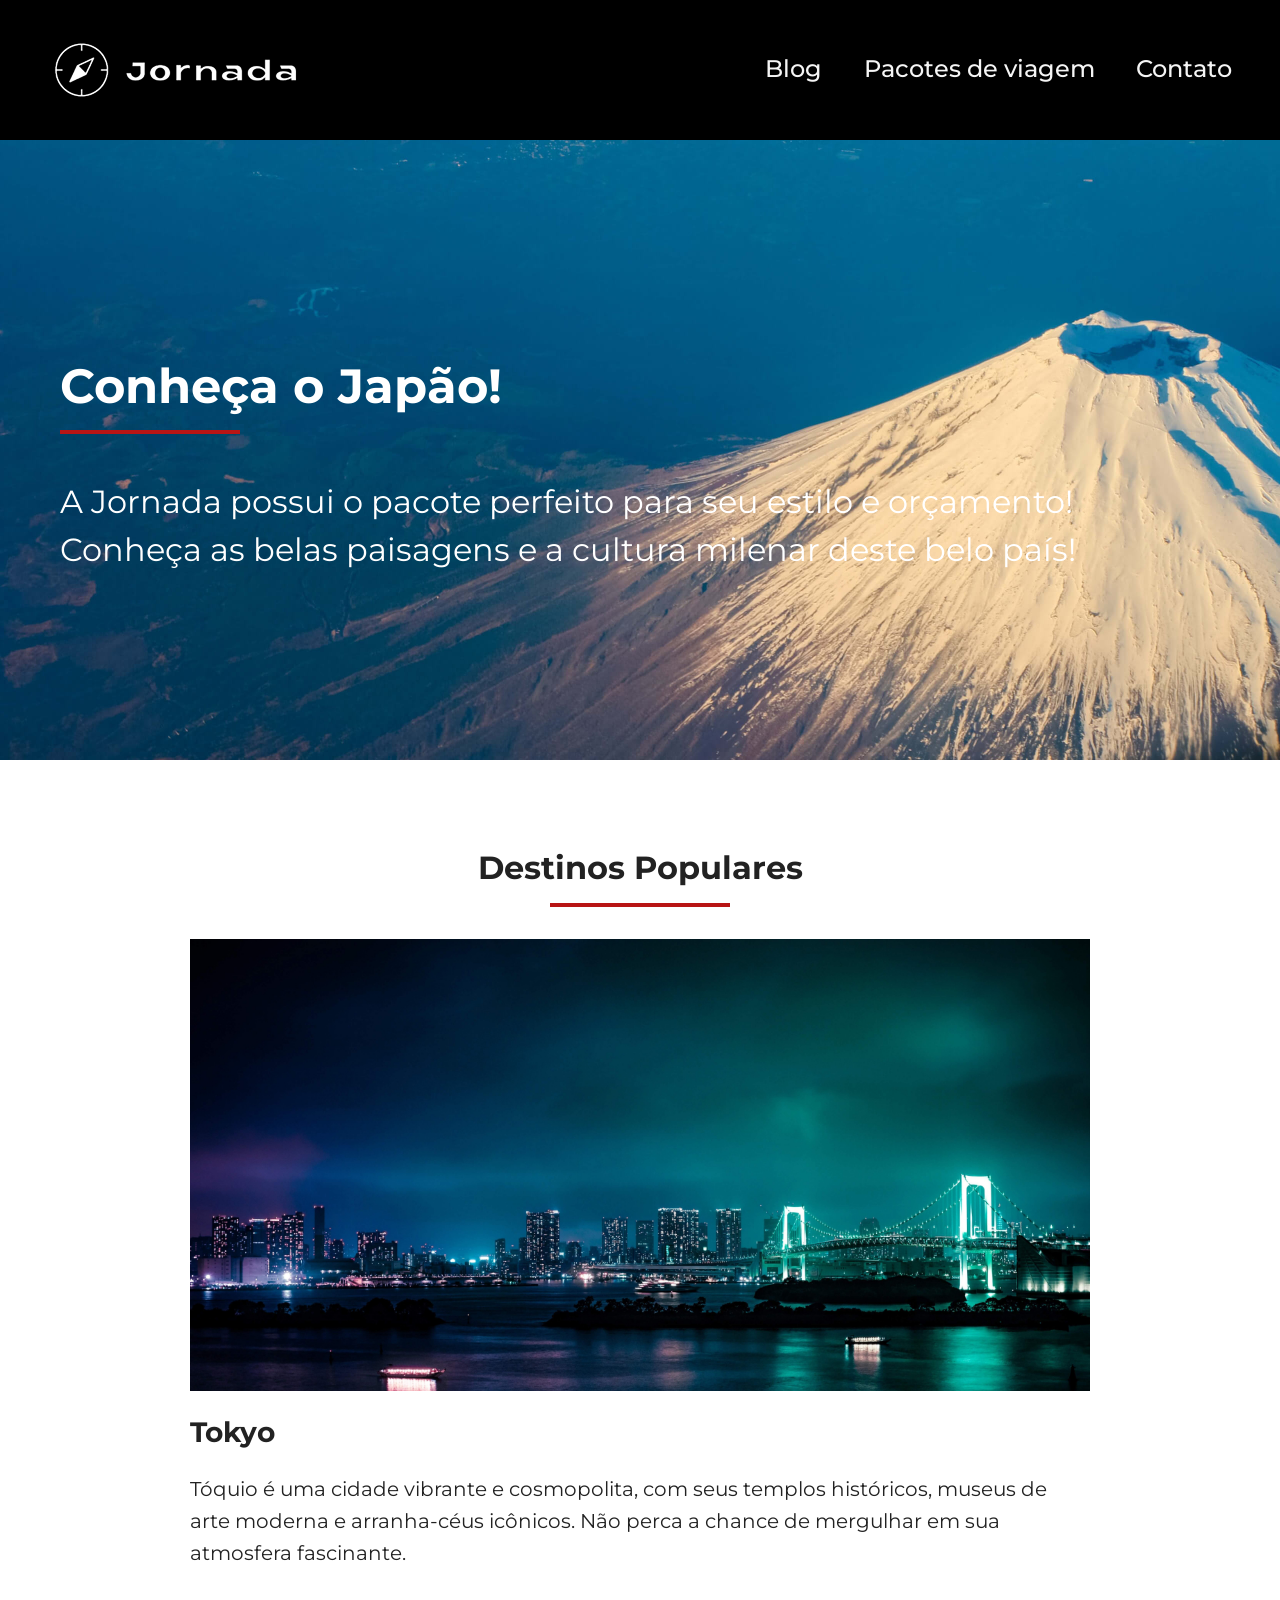
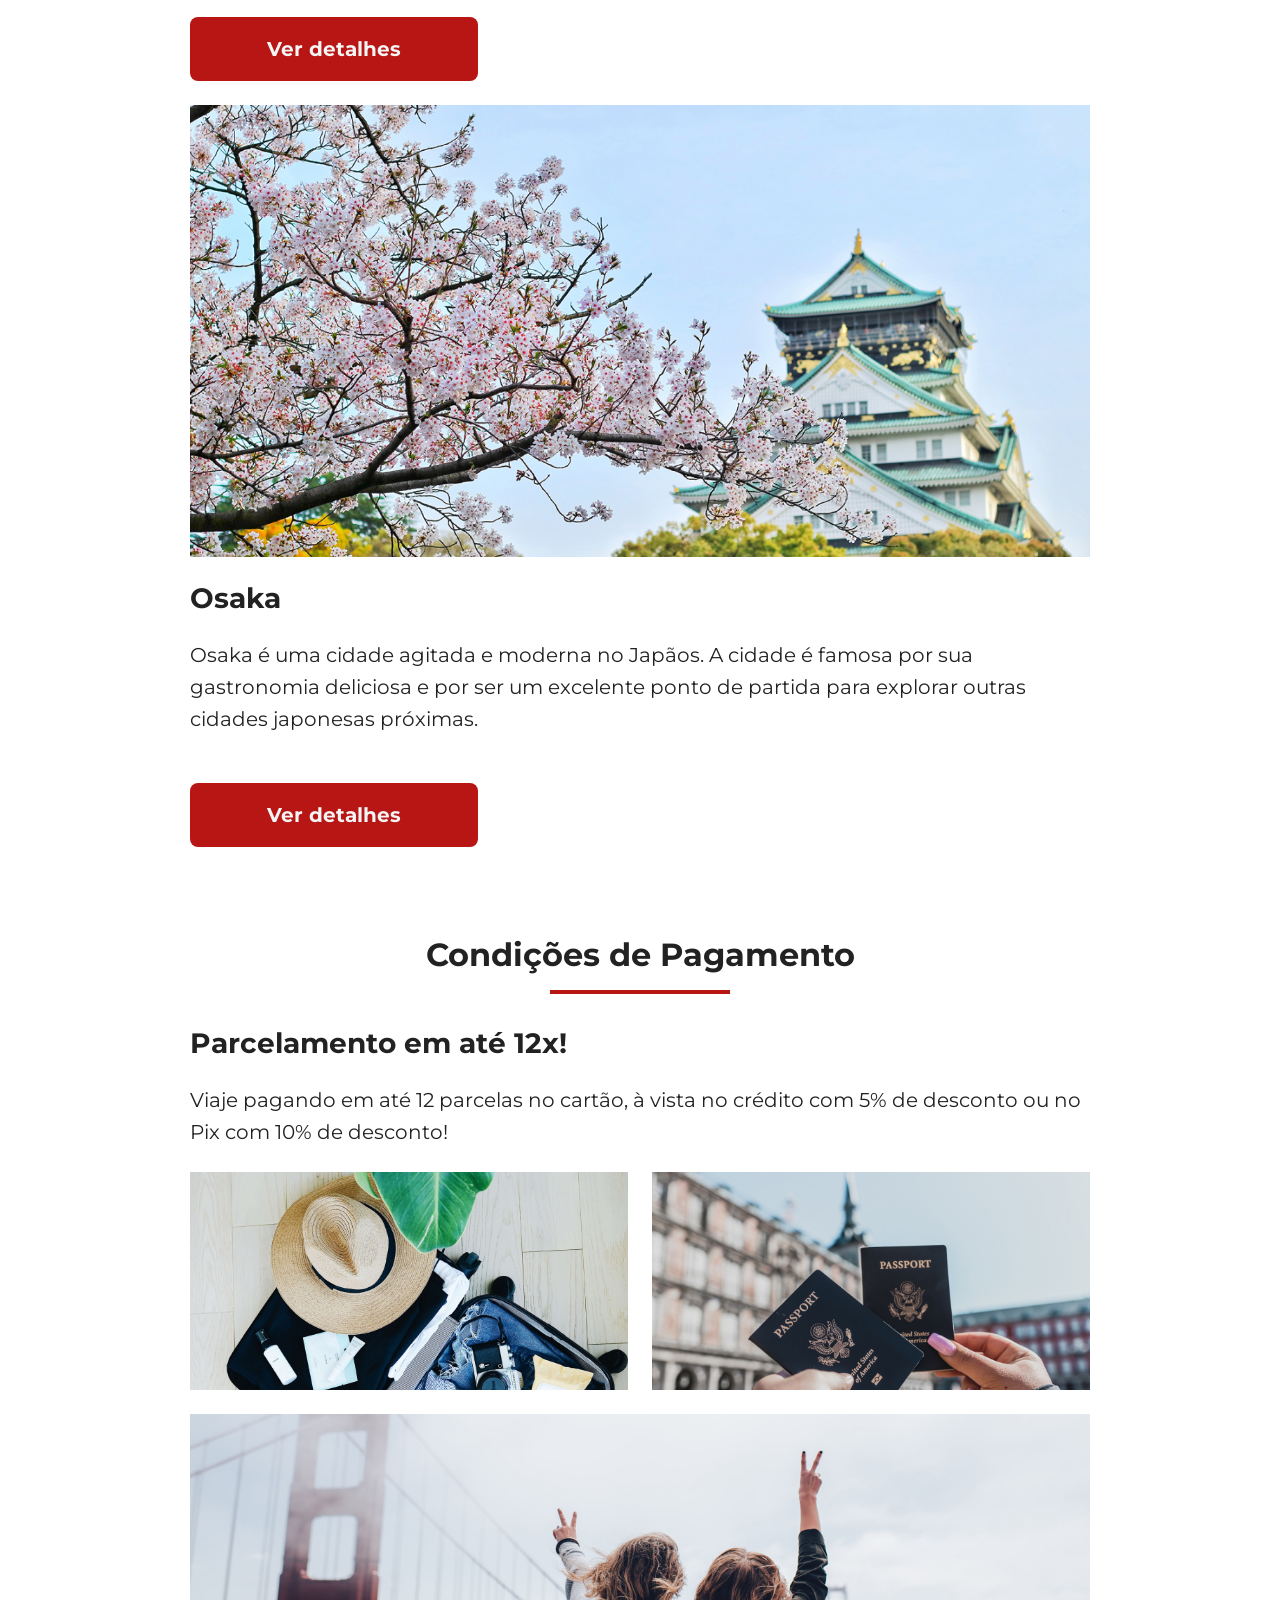
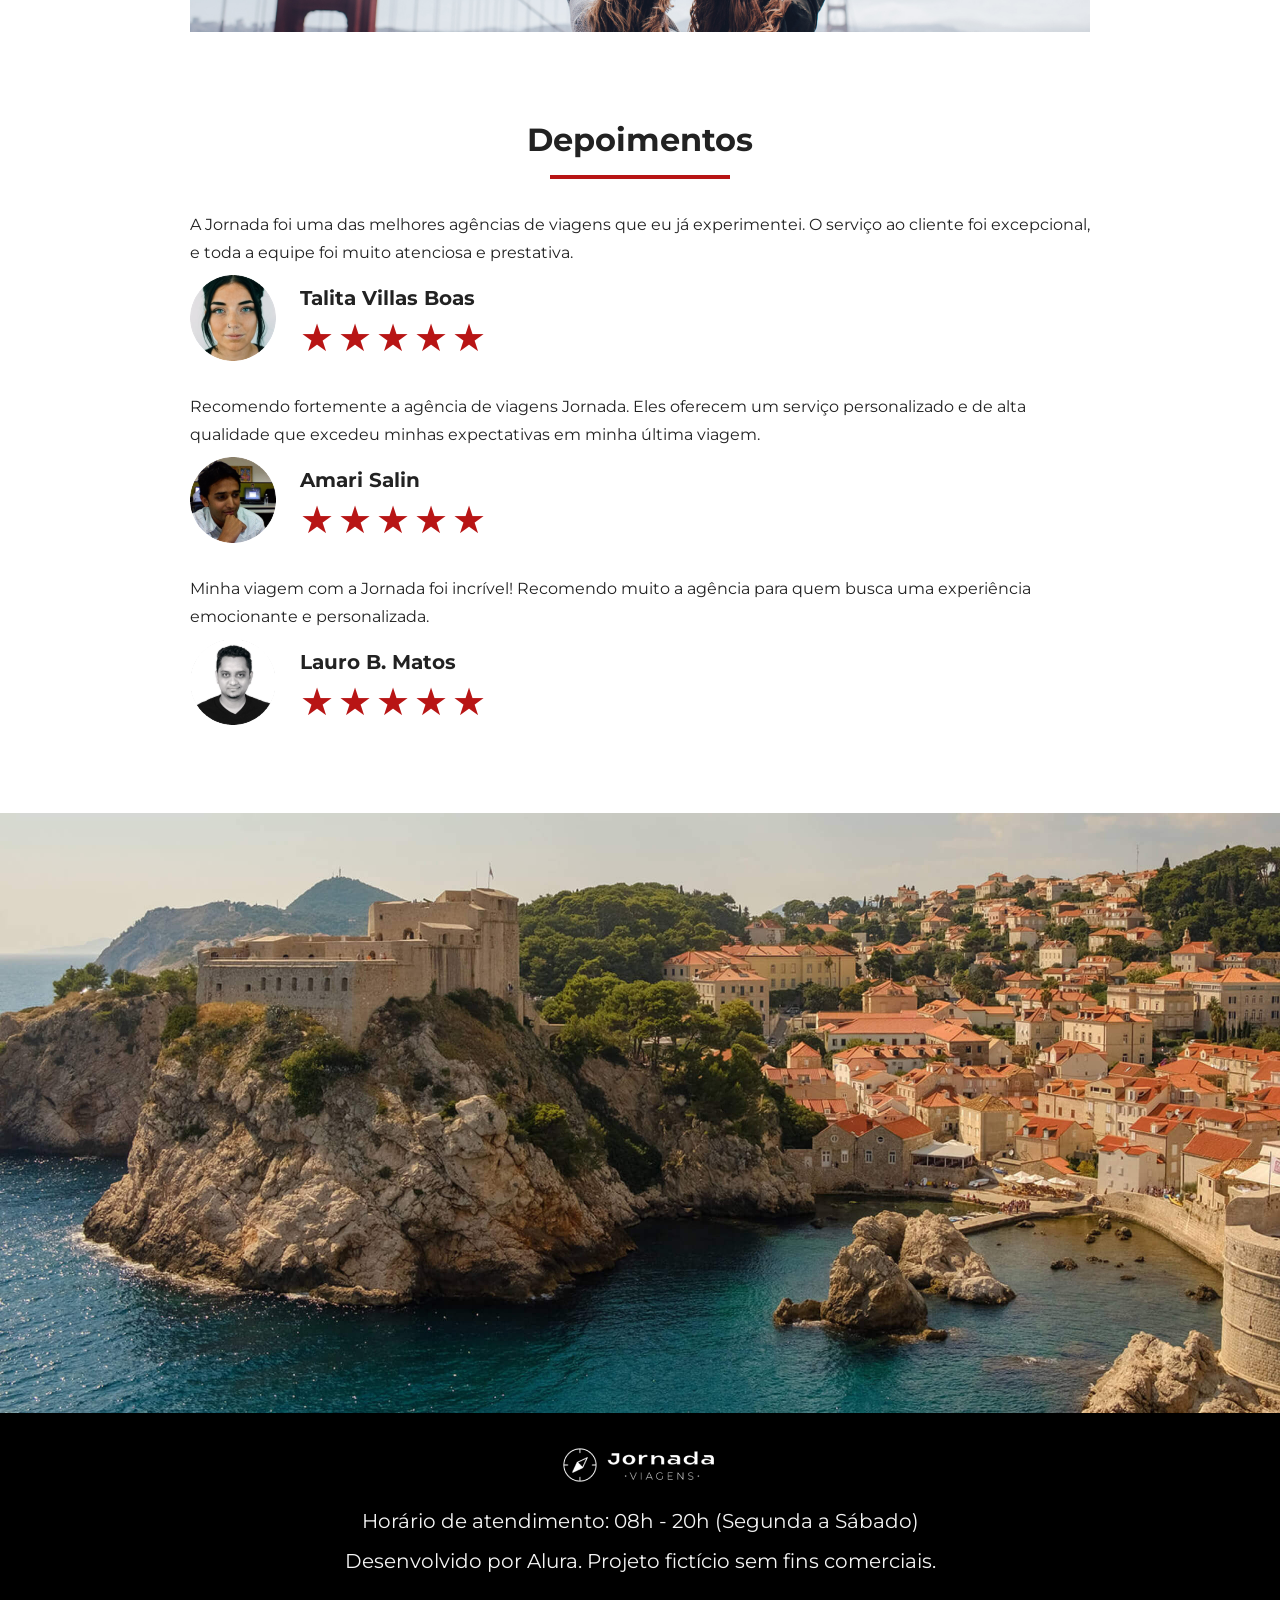
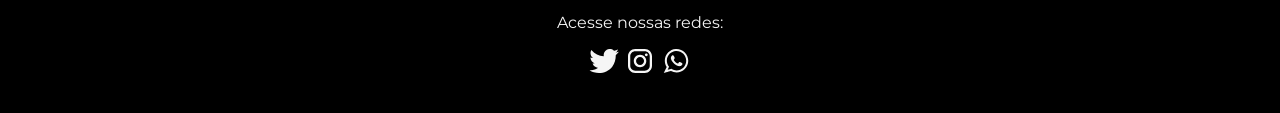
==== pacotes-de-viagens.html @ d9b1a6ac "Adciona travel-packages hero" ====
<!doctype html>
<html lang="pt-br">
  <head>
    <meta charset="UTF-8" />
    <meta name="viewport" content="width=device-width, initial-scale=1.0" />
    <meta
      name="description"
      content="Jornada Viagens, uma agência apaixonada por criar viagens inesquecíveis"
    />
    <meta name="og:title" content="Jornada Viagens" />
    <meta
      name="og:description"
      content="Jornada Viagens, uma agência apaixonada por criar viagens inesquecíveis"
    />
    <meta
      name="og:image"
      content="https://manujaci.github.io/jornada-viagens/img/logo-footer.png"
    />
    <meta name="og:type" content="website" />
    <meta name="og:url" content="https://manujaci.github.io/jornada-viagens" />
    <link rel="stylesheet" href="css/style.css" />
    <link
      rel="shortcut icon"
      href="../jornada-viagens/favico.svg"
      type="image/x-icon"
    />
    <title>Jornada Viagens</title>
  </head>
  <body>
    <header class="main-header">
      <a href="index.html" class="logo" title="Voltar para página inicial">
        <img
          class="img-mobile"
          src="img/bussola-branca-logo.png"
          alt="Bussola do logo Jornada Viagens na cor branca"
        />
        <img
          class="img-desktop"
          src="img/logo-jornada-branca.png"
          alt="Logo Jornada Viagens na cor branco"
        />
      </a>
      <div class="navigation-menu">
        <label for="menu">
          <img src="../jornada-viagens/img/menu.png" alt="menu" />
        </label>
        <input type="checkbox" name="siteMenu" id="menu" hidden />
        <nav>
          <ul class="list-links">
            <li>
              <a href="blog.html" target="_blank" title="Acessar Blog">Blog</a>
            </li>
            <li>
              <a
                href="pacotes.html"
                target="_blank"
                title="Acessar Pacotes de viagem"
                >Pacotes de viagem</a
              >
            </li>
            <li>
              <a href="contatos.html" target="_blank" title="Acessar Contato"
                >Contato</a
              >
            </li>
          </ul>
        </nav>
      </div>
    </header>
    <section class="travel-packages hero">
      <div class="travel-packages hero-img">
        <div class="packages-hero-content">
          <h2>Conheça o Japão!</h2>
          <hr />
          <p>
            A Jornada possui o pacote perfeito para seu estilo e orçamento!
            Conheça as belas paisagens e a cultura milenar deste belo país!
          </p>
        </div>
      </div>
    </section>
    <section class="travel-packages destinations">
      <div class="section-title">
        <h2>Destinos Populares</h2>
        <hr />
      </div>
      <div class="destination-items">
        <article class="item">
          <header>
            <div class="img-item tokyo"></div>
          </header>
          <h3 class="content-title">Tokyo</h3>
          <p class="content-text">
            Tóquio é uma cidade vibrante e cosmopolita, com seus templos
            históricos, museus de arte moderna e arranha-céus icônicos. Não
            perca a chance de mergulhar em sua atmosfera fascinante.
          </p>
          <footer>
            <a href="#" class="button" target="_blank" title="Ver detalhes"
              >Ver detalhes</a
            >
          </footer>
        </article>
        <article class="item">
          <header>
            <div class="img-item osaka"></div>
          </header>
          <h3 class="content-title">Osaka</h3>
          <p class="content-text">
            Osaka é uma cidade agitada e moderna no Japãos. A cidade é famosa
            por sua gastronomia deliciosa e por ser um excelente ponto de
            partida para explorar outras cidades japonesas próximas.
          </p>
          <footer>
            <a href="#" class="button" target="_blank" title="Ver detalhes"
              >Ver detalhes</a
            >
          </footer>
        </article>
      </div>
    </section>
    <section class="travel-packages payments">
      <div class="section-title">
        <h2>Condições de Pagamento</h2>
        <hr />
      </div>
      <div class="content-container">
        <div class="text-content">
          <h3 class="content-title">Parcelamento em até 12x!</h3>
          <p class="content-text">
            Viaje pagando em até 12 parcelas no cartão, à vista no crédito com
            5% de desconto ou no Pix com 10% de desconto!
          </p>
        </div>
        <div class="image-gallery">
          <div class="image first"></div>
          <div class="image second"></div>
          <div class="image thirdy colspan-2"></div>
        </div>
      </div>
    </section>
    <section class="travel-packages testemonials">
      <div class="section-title">
        <h2>Depoimentos</h2>
        <hr />
      </div>
      <div class="testemonial-container">
        <article>
          <header>
            <p>
              A Jornada foi uma das melhores agências de viagens que eu já
              experimentei. O serviço ao cliente foi excepcional, e toda a
              equipe foi muito atenciosa e prestativa.
            </p>
          </header>
          <footer>
            <img
              src="img/avatar-talita.png"
              alt="imagem de perfil da cliente Talita Villas Boas"
            />
            <div class="profile-content">
              <h3>Talita Villas Boas</h3>
              <div class="rating">
                <span class="star">★</span>
                <span class="star">★</span>
                <span class="star">★</span>
                <span class="star">★</span>
                <span class="star">★</span>
              </div>
            </div>
          </footer>
        </article>
        <article>
          <header>
            <p>
              Recomendo fortemente a agência de viagens Jornada. Eles oferecem
              um serviço personalizado e de alta qualidade que excedeu minhas
              expectativas em minha última viagem.
            </p>
          </header>
          <footer>
            <img
              src="img/avatar-amari.png"
              alt="imagem de perfil da cliente Talita Villas Boas"
            />
            <div class="profile-content">
              <h3>Amari Salin</h3>
              <div class="rating">
                <span class="star">★</span>
                <span class="star">★</span>
                <span class="star">★</span>
                <span class="star">★</span>
                <span class="star">★</span>
              </div>
            </div>
          </footer>
        </article>
        <article>
          <header>
            <p>
              Minha viagem com a Jornada foi incrível! Recomendo muito a agência
              para quem busca uma experiência emocionante e personalizada.
            </p>
          </header>
          <footer>
            <img
              src="img/avatar-lauro.png"
              alt="imagem de perfil da cliente Talita Villas Boas"
            />
            <div class="profile-content">
              <h3>Lauro B. Matos</h3>
              <div class="rating">
                <span class="star">★</span>
                <span class="star">★</span>
                <span class="star">★</span>
                <span class="star">★</span>
                <span class="star">★</span>
              </div>
            </div>
          </footer>
        </article>
      </div>
    </section>
    <section class="travel-packages bottom-hero">
      <div class="hero-img"></div>
    </section>
    <footer class="travel-packages main-footer">
      <div class="footer-content">
        <img src="img/logo-footer.png" alt="logo completo Jornada Viagens" />
        <p>Horário de atendimento: 08h - 20h (Segunda a Sábado)</p>
        <p>Desenvolvido por Alura. Projeto fictício sem fins comerciais.</p>
      </div>
      <div class="footer-social">
        <p>Acesse nossas redes:</p>
        <a href="#" target="_blank">
          <img
            src="img/icone-twitter.svg"
            alt="Acesse o Twitter do Jornada Viagens"
          />
        </a>
        <a href="#" target="_blank">
          <img
            src="img/icone-instagram.svg"
            alt="Acesse o Instagram do Jornada Viagens"
          />
        </a>
        <a href="#" target="_blank">
          <img
            src="img/icone-whatsapp.svg"
            alt="Entre em contato via Whatsapp"
          />
        </a>
      </div>
    </footer>
  </body>
</html>
---- css/style.css ----
@import url(global.css);
@import url(header.css);
@import url(hero.css);
@import url(offers.css);
@import url(category.css);
@import url(destinations.css);
@import url(payments.css);
@import url(testemonials.css);
@import url(footer.css);
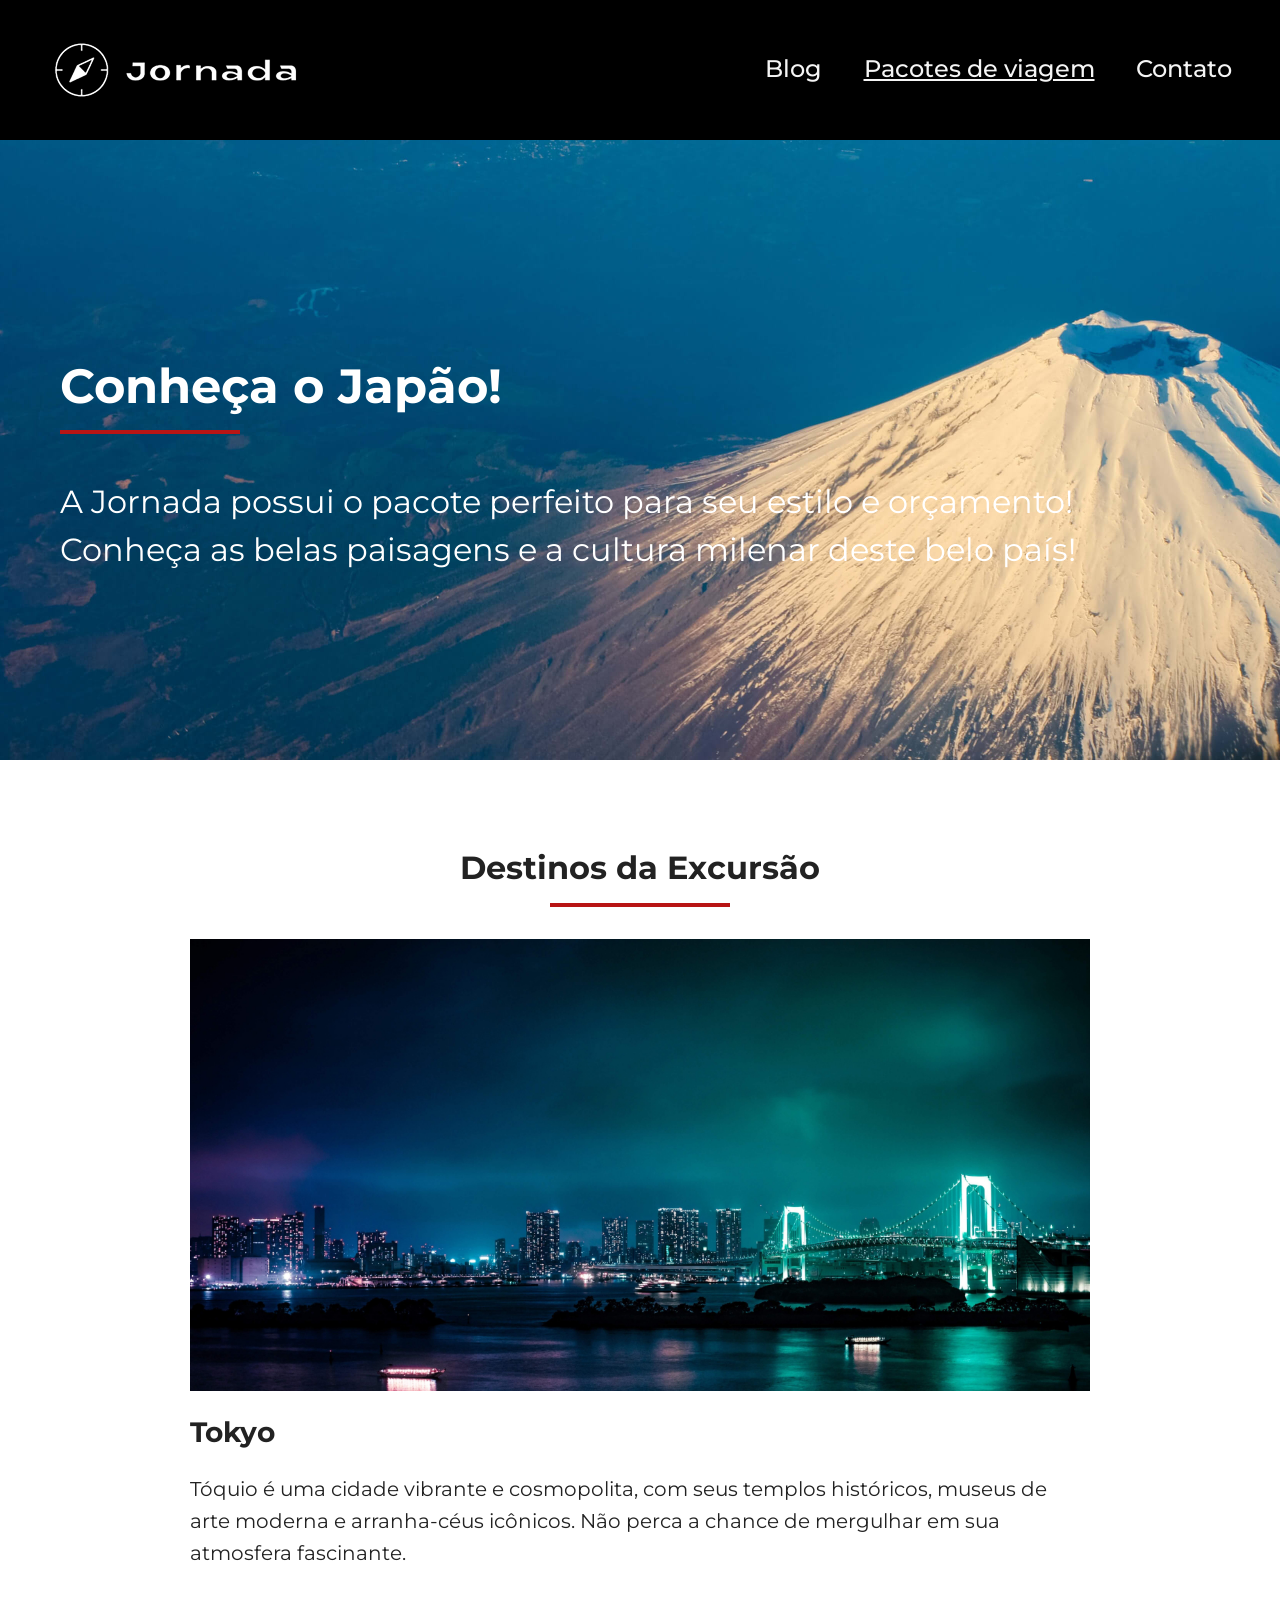
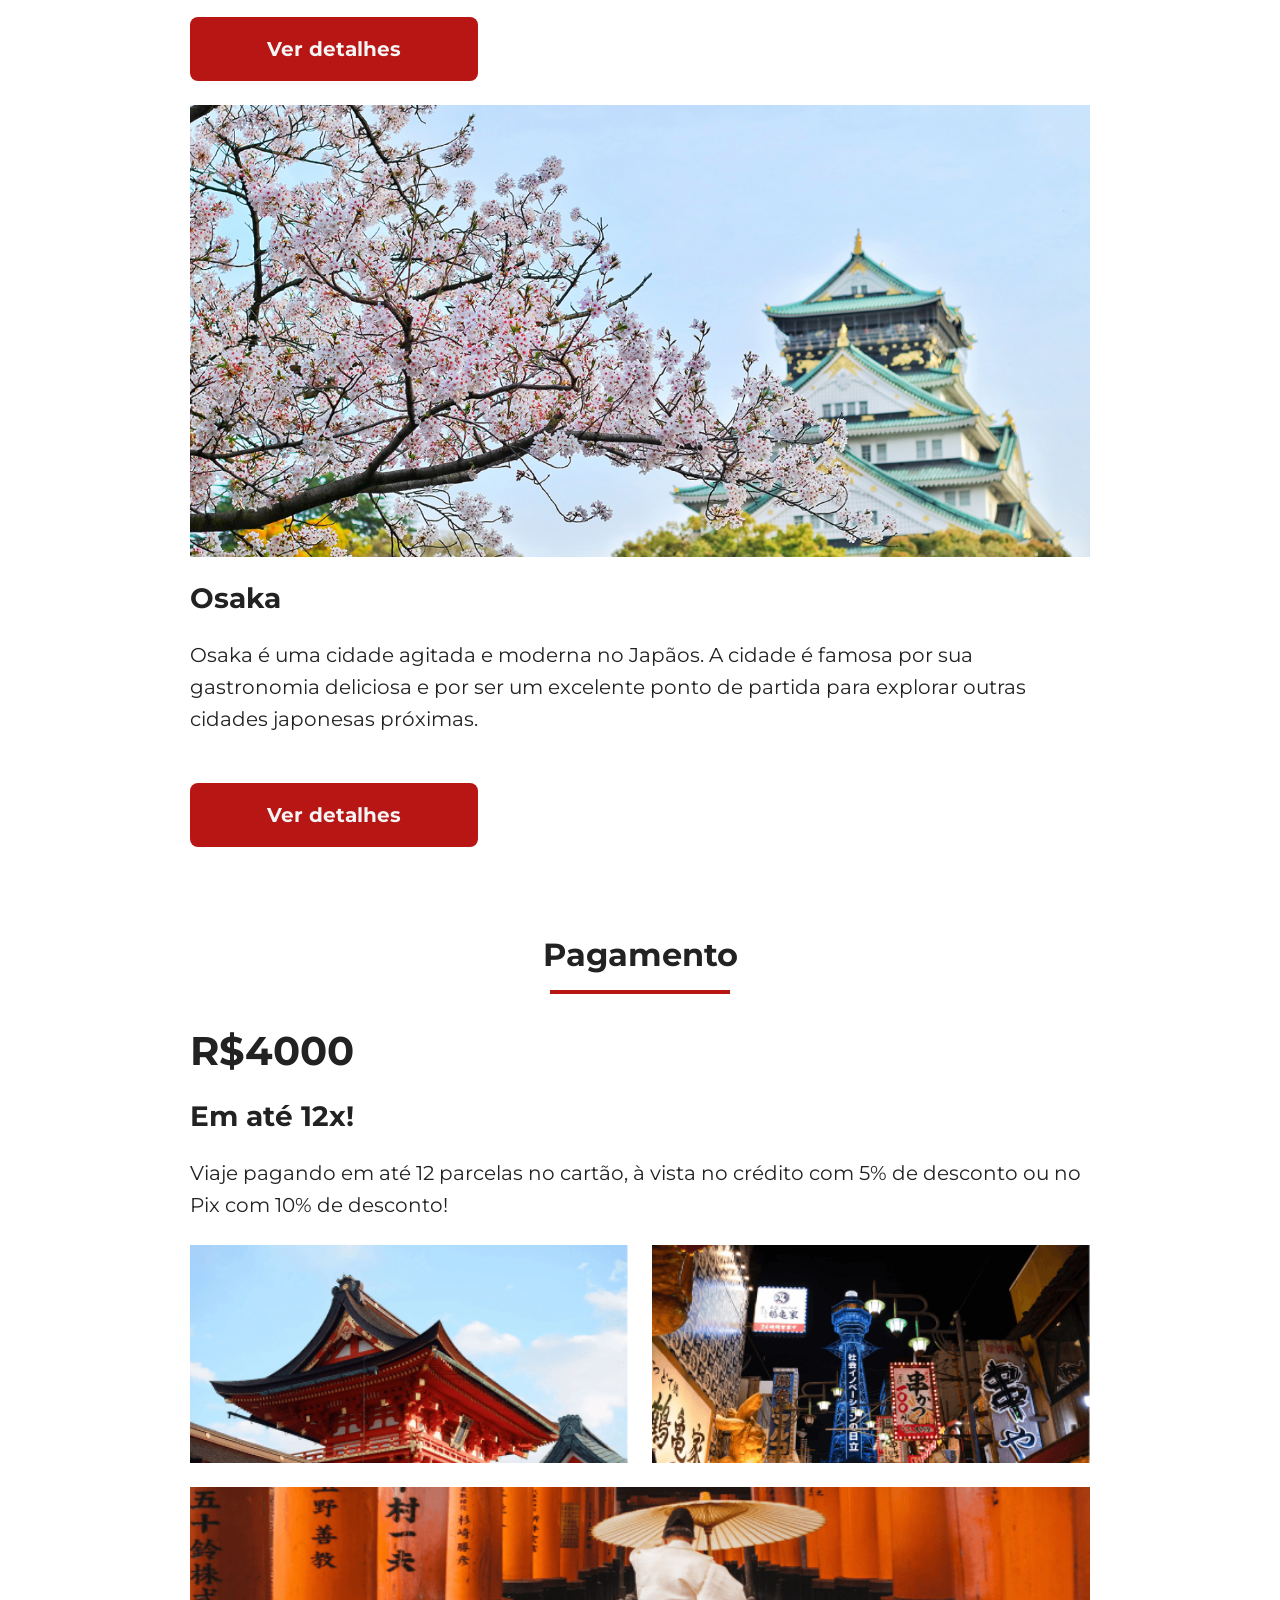
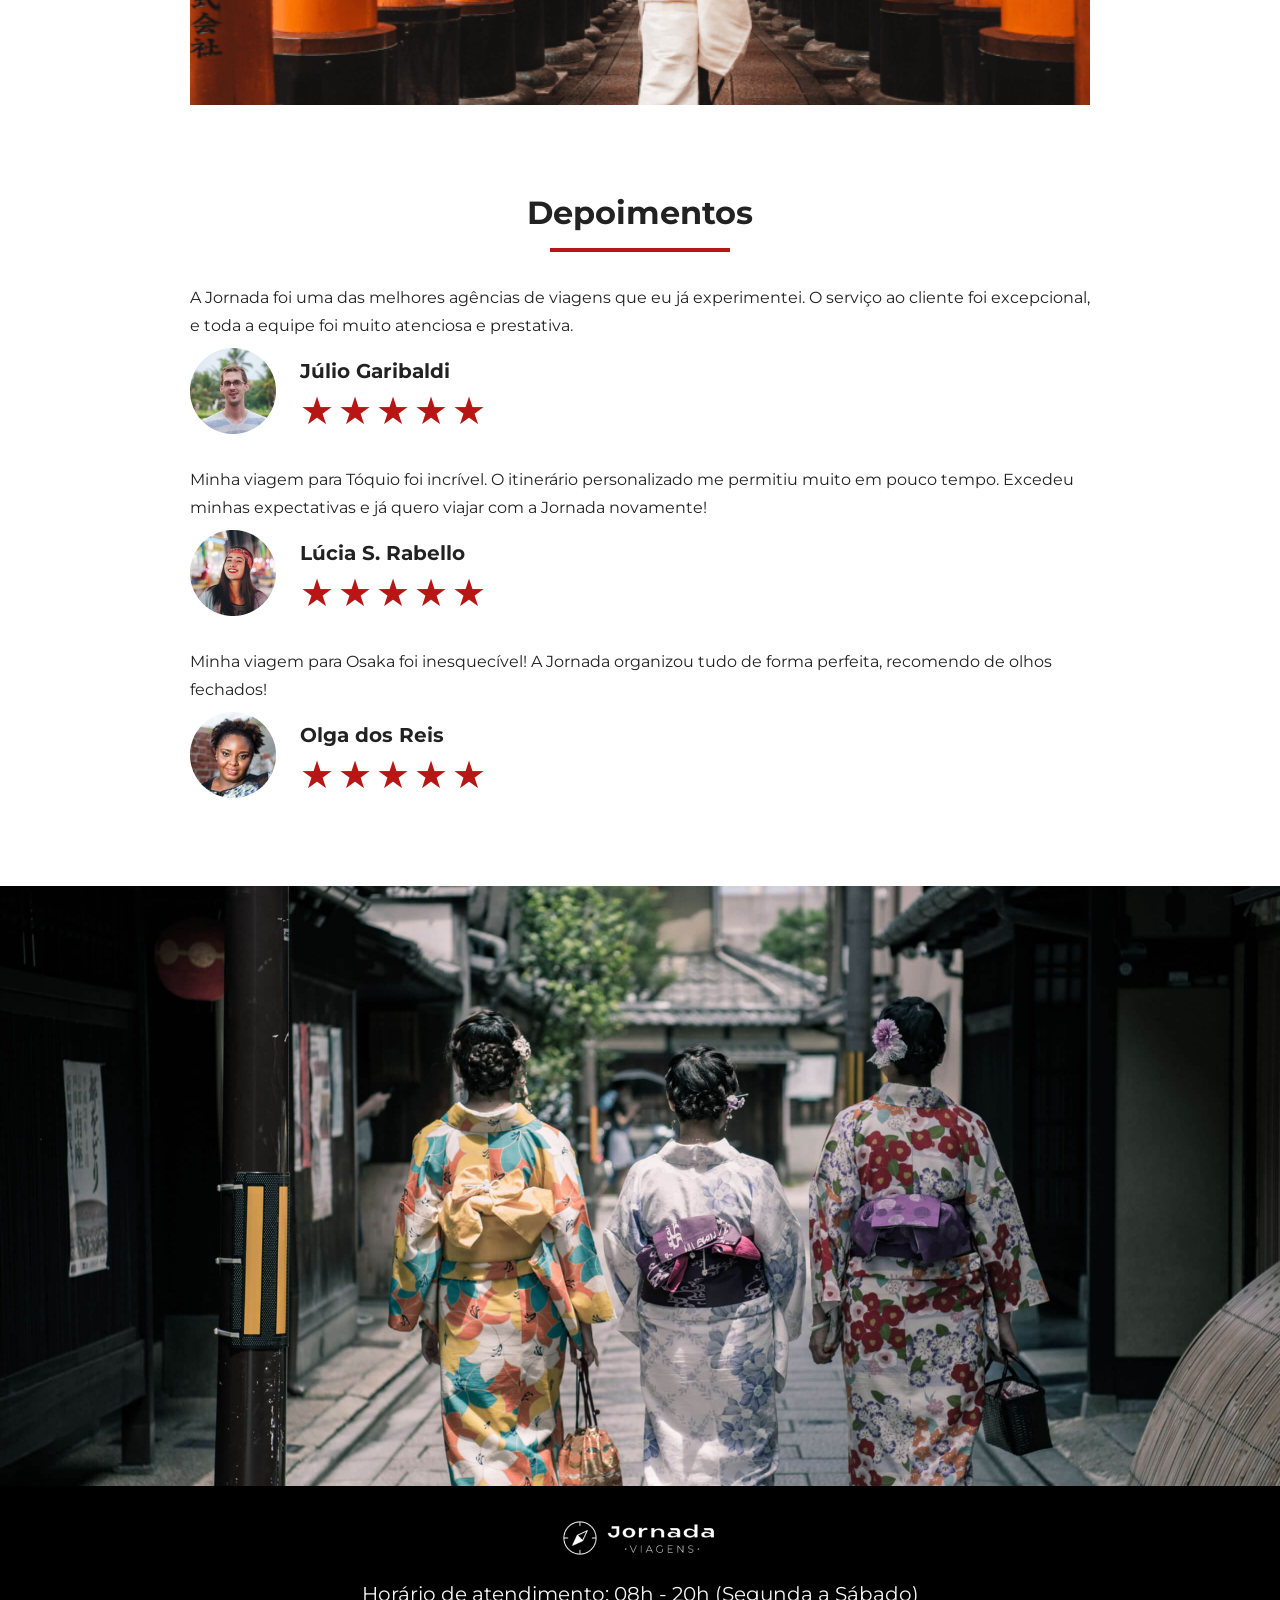
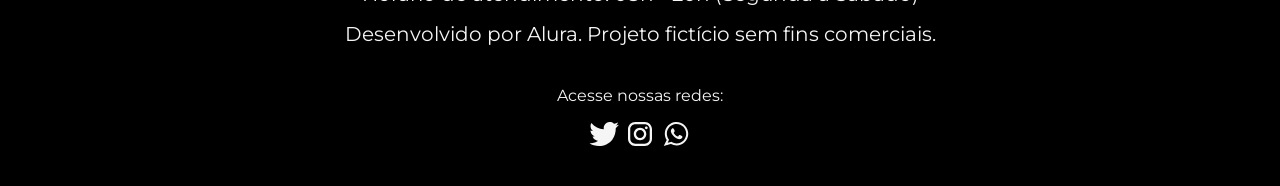
==== commit 1d32d70f: "Finzaliza pagina  travel-package" ====
--- a/pacotes-de-viagens.html
+++ b/pacotes-de-viagens.html
@@ -52,7 +52,8 @@
             </li>
             <li>
               <a
-                href="pacotes.html"
+                class="active"
+                href="pacotes-de-viagens.html"
                 target="_blank"
                 title="Acessar Pacotes de viagem"
                 >Pacotes de viagem</a
@@ -81,7 +82,7 @@
     </section>
     <section class="travel-packages destinations">
       <div class="section-title">
-        <h2>Destinos Populares</h2>
+        <h2>Destinos da Excursão</h2>
         <hr />
       </div>
       <div class="destination-items">
@@ -121,13 +122,16 @@
     </section>
     <section class="travel-packages payments">
       <div class="section-title">
-        <h2>Condições de Pagamento</h2>
+        <h2>Pagamento</h2>
         <hr />
       </div>
       <div class="content-container">
         <div class="text-content">
-          <h3 class="content-title">Parcelamento em até 12x!</h3>
-          <p class="content-text">
+          <h3 class="content-title">
+            <span>R$4000</span> <br />
+            Em até 12x!
+          </h3>
+          <p class="travel-packages content-text">
             Viaje pagando em até 12 parcelas no cartão, à vista no crédito com
             5% de desconto ou no Pix com 10% de desconto!
           </p>
@@ -155,11 +159,11 @@
           </header>
           <footer>
             <img
-              src="img/avatar-talita.png"
+              src="img/travel-packages/avatar-julio.png"
               alt="imagem de perfil da cliente Talita Villas Boas"
             />
             <div class="profile-content">
-              <h3>Talita Villas Boas</h3>
+              <h3>Júlio Garibaldi</h3>
               <div class="rating">
                 <span class="star">★</span>
                 <span class="star">★</span>
@@ -173,18 +177,18 @@
         <article>
           <header>
             <p>
-              Recomendo fortemente a agência de viagens Jornada. Eles oferecem
-              um serviço personalizado e de alta qualidade que excedeu minhas
-              expectativas em minha última viagem.
+              Minha viagem para Tóquio foi incrível. O itinerário personalizado
+              me permitiu muito em pouco tempo. Excedeu minhas expectativas e já
+              quero viajar com a Jornada novamente!
             </p>
           </header>
           <footer>
             <img
-              src="img/avatar-amari.png"
+              src="img/travel-packages/avatar-lucia.png"
               alt="imagem de perfil da cliente Talita Villas Boas"
             />
             <div class="profile-content">
-              <h3>Amari Salin</h3>
+              <h3>Lúcia S. Rabello</h3>
               <div class="rating">
                 <span class="star">★</span>
                 <span class="star">★</span>
@@ -198,17 +202,17 @@
         <article>
           <header>
             <p>
-              Minha viagem com a Jornada foi incrível! Recomendo muito a agência
-              para quem busca uma experiência emocionante e personalizada.
+              Minha viagem para Osaka foi inesquecível! A Jornada organizou tudo
+              de forma perfeita, recomendo de olhos fechados!
             </p>
           </header>
           <footer>
             <img
-              src="img/avatar-lauro.png"
+              src="img/travel-packages/avatar-olga.png"
               alt="imagem de perfil da cliente Talita Villas Boas"
             />
             <div class="profile-content">
-              <h3>Lauro B. Matos</h3>
+              <h3>Olga dos Reis</h3>
               <div class="rating">
                 <span class="star">★</span>
                 <span class="star">★</span>
